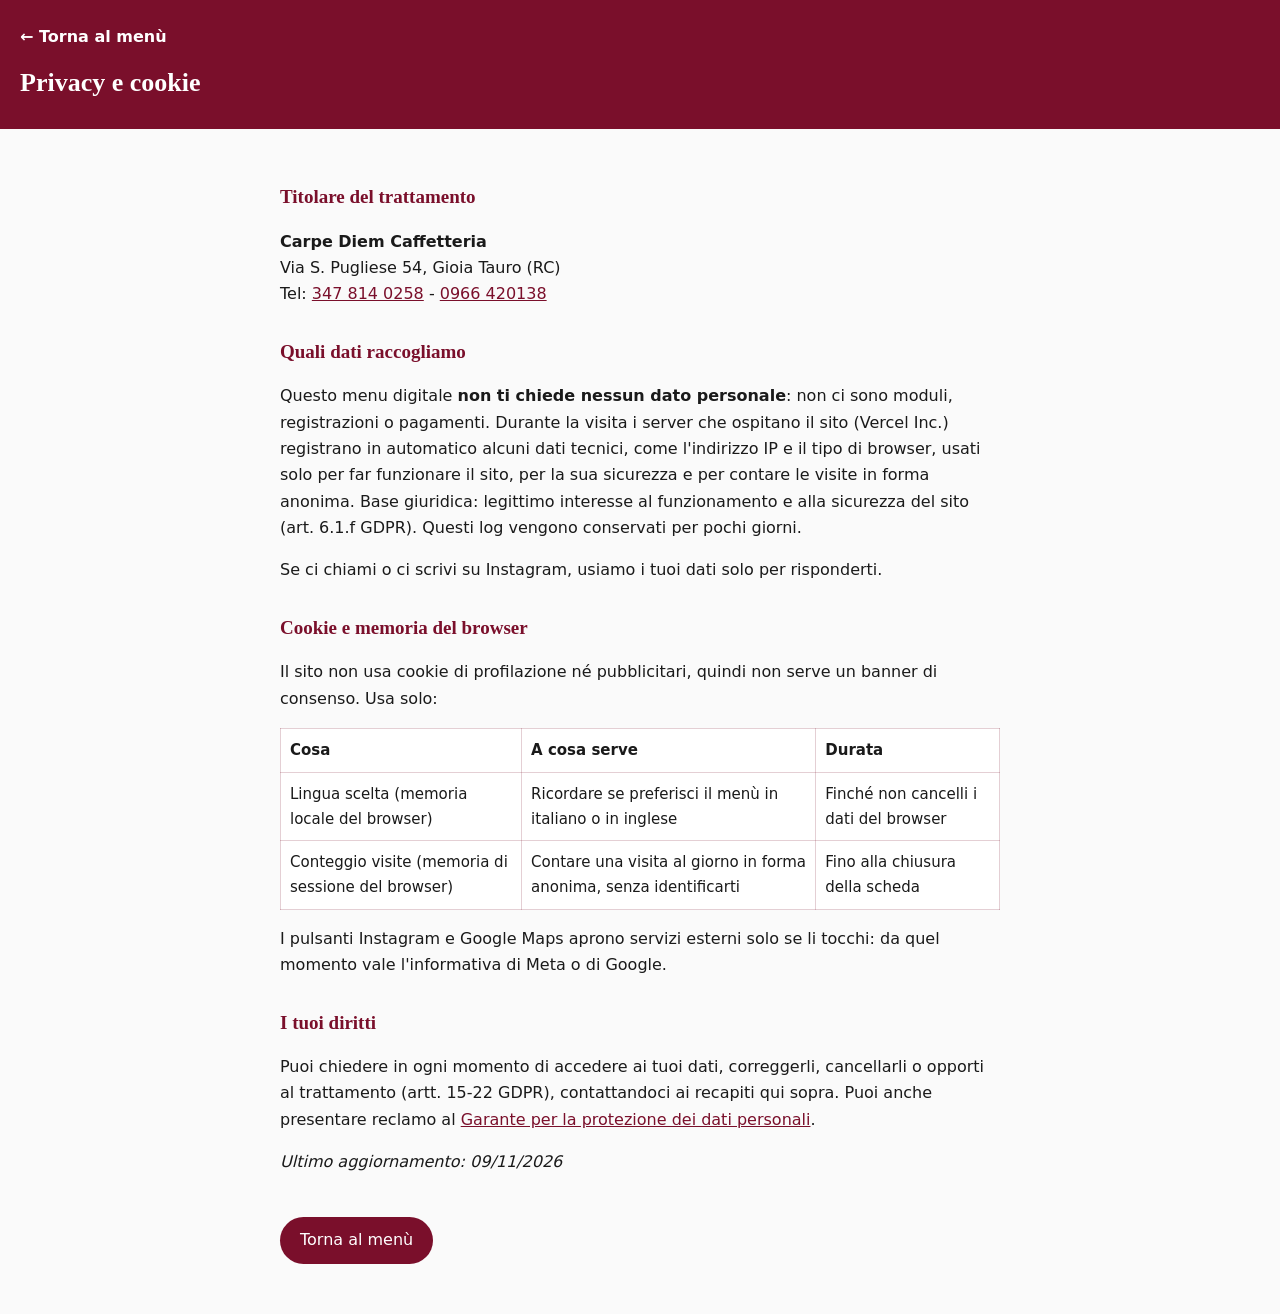
==== privacy.html @ ce8bb0c6 "Avviso allergeni nel menu e pagina privacy" ====
<!DOCTYPE html>
<!-- Informativa privacy e cookie del menu digitale, collegata dal piè di pagina.
     Il menu non raccoglie dati con moduli: se in futuro si aggiungono prenotazioni,
     ordini o strumenti di statistica con cookie, questa pagina va aggiornata.
     Quando si modifica, cambiare anche la data in fondo (formato GG/MM/AAAA). -->
<html lang="it">
<head>
  <meta charset="UTF-8">
  <meta name="viewport" content="width=device-width, initial-scale=1.0">
  <title>Privacy e cookie • Carpe Diem</title>
  <meta name="description" content="Informativa privacy e cookie del menu digitale di Carpe Diem Caffetteria, Gioia Tauro.">
  <style>
    :root { --bordeaux: #7a0f2b; --bordo: rgba(122,15,43,.20); --testo: #1a1a1a; --tenue: #555; }
    * { box-sizing: border-box; }
    body { margin: 0; font-family: "Segoe UI", system-ui, -apple-system, sans-serif; color: var(--testo); background: #fafafa; line-height: 1.65; }
    header { background: var(--bordeaux); color: #fff; padding: 24px 20px; }
    header a { color: #fff; text-decoration: none; font-weight: 600; }
    header h1 { margin: 12px 0 0; font-family: Georgia, "Times New Roman", serif; font-size: 26px; }
    main { max-width: 760px; margin: 0 auto; padding: 24px 20px 50px; }
    h2 { font-family: Georgia, "Times New Roman", serif; color: var(--bordeaux); font-size: 19px; margin: 28px 0 8px; }
    a { color: var(--bordeaux); }
    table { width: 100%; border-collapse: collapse; font-size: 15px; background: #fff; }
    th, td { border: 1px solid var(--bordo); padding: 9px; text-align: left; vertical-align: top; }
    .torna { display: inline-block; margin-top: 26px; padding: 10px 20px; border-radius: 999px; background: var(--bordeaux); color: #fff; text-decoration: none; }
  </style>
</head>
<body>
  <header>
    <a href="/">&larr; Torna al menù</a>
    <h1>Privacy e cookie</h1>
  </header>

  <main>
    <h2>Titolare del trattamento</h2>
    <p><strong>Carpe Diem Caffetteria</strong><br>
      Via S. Pugliese 54, Gioia Tauro (RC)<br>
      Tel: <a href="tel:+393478140258">347 814 0258</a> - <a href="tel:+390966420138">0966 420138</a></p>

    <h2>Quali dati raccogliamo</h2>
    <p>Questo menu digitale <strong>non ti chiede nessun dato personale</strong>: non ci sono moduli, registrazioni o pagamenti. Durante la visita i server che ospitano il sito (Vercel Inc.) registrano in automatico alcuni dati tecnici, come l'indirizzo IP e il tipo di browser, usati solo per far funzionare il sito, per la sua sicurezza e per contare le visite in forma anonima. Base giuridica: legittimo interesse al funzionamento e alla sicurezza del sito (art. 6.1.f GDPR). Questi log vengono conservati per pochi giorni.</p>
    <p>Se ci chiami o ci scrivi su Instagram, usiamo i tuoi dati solo per risponderti.</p>

    <h2>Cookie e memoria del browser</h2>
    <p>Il sito non usa cookie di profilazione né pubblicitari, quindi non serve un banner di consenso. Usa solo:</p>
    <table>
      <tr><th>Cosa</th><th>A cosa serve</th><th>Durata</th></tr>
      <tr><td>Lingua scelta (memoria locale del browser)</td><td>Ricordare se preferisci il menù in italiano o in inglese</td><td>Finché non cancelli i dati del browser</td></tr>
      <tr><td>Conteggio visite (memoria di sessione del browser)</td><td>Contare una visita al giorno in forma anonima, senza identificarti</td><td>Fino alla chiusura della scheda</td></tr>
    </table>
    <p>I pulsanti Instagram e Google Maps aprono servizi esterni solo se li tocchi: da quel momento vale l'informativa di Meta o di Google.</p>

    <h2>I tuoi diritti</h2>
    <p>Puoi chiedere in ogni momento di accedere ai tuoi dati, correggerli, cancellarli o opporti al trattamento (artt. 15-22 GDPR), contattandoci ai recapiti qui sopra. Puoi anche presentare reclamo al <a href="https://www.garanteprivacy.it" target="_blank" rel="noopener">Garante per la protezione dei dati personali</a>.</p>

    <p><em>Ultimo aggiornamento: 09/11/2026</em></p>
    <a class="torna" href="/">Torna al menù</a>
  </main>
</body>
</html>
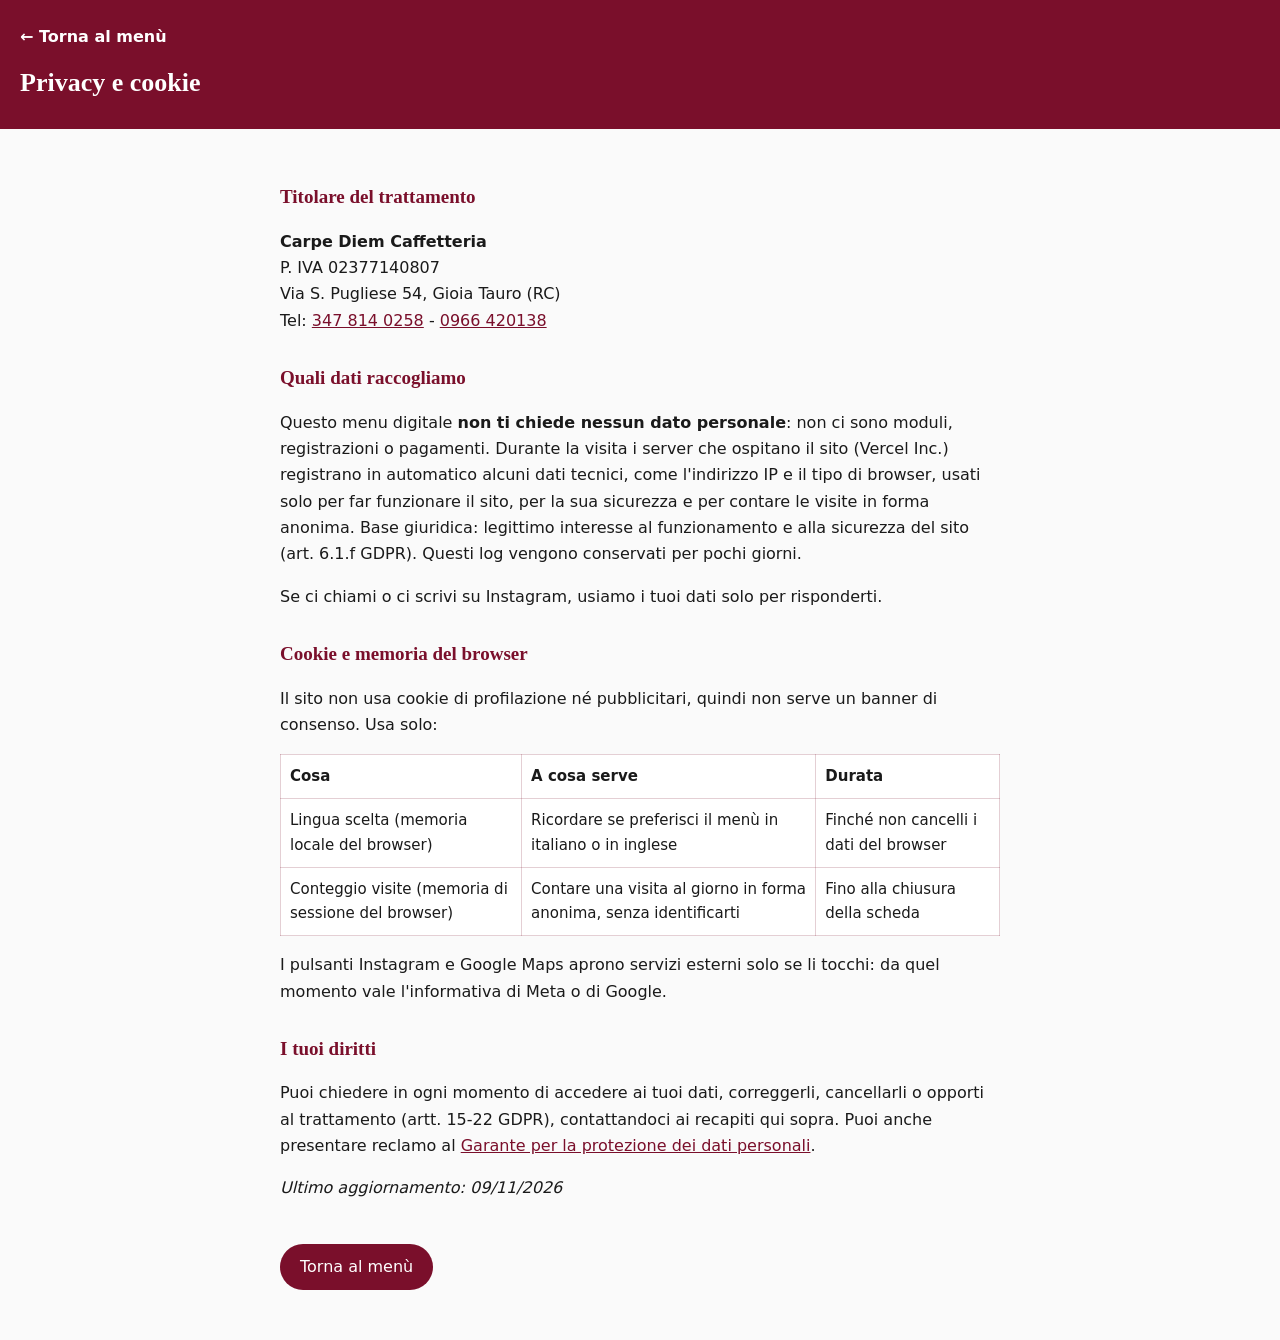
==== commit c34d1693: "Partita IVA nel piè di pagina e nella privacy" ====
--- a/privacy.html
+++ b/privacy.html
@@ -33,6 +33,7 @@
   <main>
     <h2>Titolare del trattamento</h2>
     <p><strong>Carpe Diem Caffetteria</strong><br>
+      P. IVA 02377140807<br>
       Via S. Pugliese 54, Gioia Tauro (RC)<br>
       Tel: <a href="tel:+393478140258">347 814 0258</a> - <a href="tel:+390966420138">0966 420138</a></p>
 
